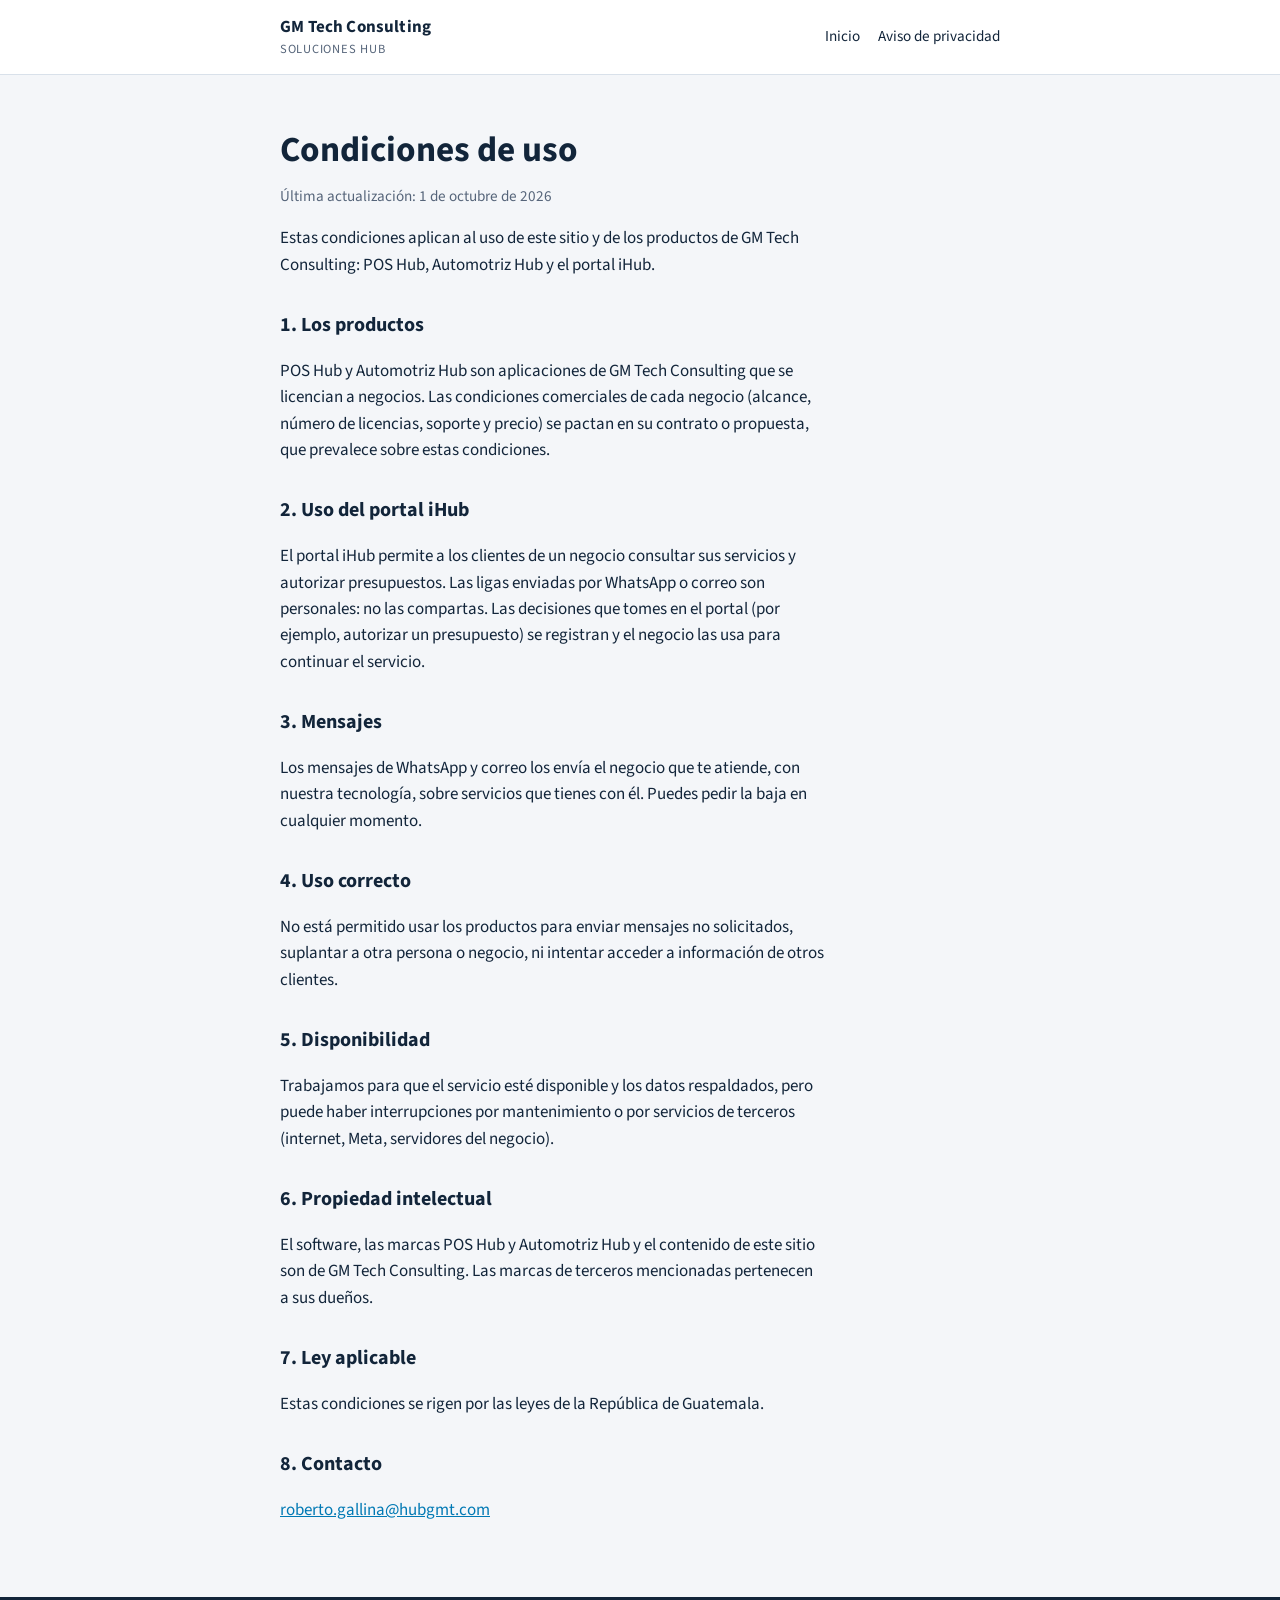
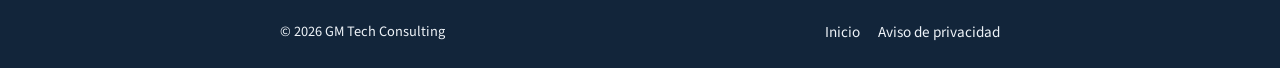
==== condiciones.html @ 1e63a45a "Sitio de GM Tech Consulting: inicio, POS Hub, Automotriz Hub, WhatsApp, privacidad y condiciones" ====
<!doctype html>
<html lang="es">
<head>
<meta charset="utf-8">
<meta name="viewport" content="width=device-width, initial-scale=1">
<title>Condiciones de uso · GM Tech Consulting</title>
<link rel="stylesheet" href="https://fonts.googleapis.com/css2?family=Source+Sans+3:wght@400;600;700&display=swap">
<link rel="stylesheet" href="estilos.css">
</head>
<body class="legal">
<header class="barra">
  <div class="ancho">
    <a class="marca" href="./"><span>GM Tech Consulting<small>Soluciones Hub</small></span></a>
    <nav aria-label="Principal"><a href="./">Inicio</a><a href="privacidad.html">Aviso de privacidad</a></nav>
  </div>
</header>
<main>
<section>
<div class="ancho">
<h1>Condiciones de uso</h1>
<p class="fecha">Última actualización: 1 de octubre de 2026</p>

<p>Estas condiciones aplican al uso de este sitio y de los productos de GM Tech Consulting: POS Hub, Automotriz Hub y el portal iHub.</p>

<h2>1. Los productos</h2>
<p>POS Hub y Automotriz Hub son aplicaciones de GM Tech Consulting que se licencian a negocios. Las condiciones comerciales de cada negocio (alcance, número de licencias, soporte y precio) se pactan en su contrato o propuesta, que prevalece sobre estas condiciones.</p>

<h2>2. Uso del portal iHub</h2>
<p>El portal iHub permite a los clientes de un negocio consultar sus servicios y autorizar presupuestos. Las ligas enviadas por WhatsApp o correo son personales: no las compartas. Las decisiones que tomes en el portal (por ejemplo, autorizar un presupuesto) se registran y el negocio las usa para continuar el servicio.</p>

<h2>3. Mensajes</h2>
<p>Los mensajes de WhatsApp y correo los envía el negocio que te atiende, con nuestra tecnología, sobre servicios que tienes con él. Puedes pedir la baja en cualquier momento.</p>

<h2>4. Uso correcto</h2>
<p>No está permitido usar los productos para enviar mensajes no solicitados, suplantar a otra persona o negocio, ni intentar acceder a información de otros clientes.</p>

<h2>5. Disponibilidad</h2>
<p>Trabajamos para que el servicio esté disponible y los datos respaldados, pero puede haber interrupciones por mantenimiento o por servicios de terceros (internet, Meta, servidores del negocio).</p>

<h2>6. Propiedad intelectual</h2>
<p>El software, las marcas POS Hub y Automotriz Hub y el contenido de este sitio son de GM Tech Consulting. Las marcas de terceros mencionadas pertenecen a sus dueños.</p>

<h2>7. Ley aplicable</h2>
<p>Estas condiciones se rigen por las leyes de la República de Guatemala.</p>

<h2>8. Contacto</h2>
<p><a href="mailto:roberto.gallina@hubgmt.com">roberto.gallina@hubgmt.com</a></p>
</div>
</section>
</main>
<footer><div class="ancho"><span>© 2026 GM Tech Consulting</span><nav aria-label="Legal"><a href="./">Inicio</a><a href="privacidad.html">Aviso de privacidad</a></nav></div></footer>
</body>
</html>
---- estilos.css ----
/* GM Tech Consulting · hoja única del sitio. Tokens de color en :root, modo oscuro por preferencia del sistema. */
:root{
  --fondo:#f4f6f9; --panel:#ffffff; --tinta:#12253a; --suave:#56657a; --linea:#d9e1ea;
  --accion:#0079b4; --vivo:#0099ff; --acento:#8c1d40; --banda:#12253a; --banda-tinta:#eef3f8;
  --f-texto:"Myriad Pro","Source Sans 3","Segoe UI",system-ui,sans-serif;
  --f-mono:"IBM Plex Mono",ui-monospace,Menlo,Consolas,monospace;
}
@media (prefers-color-scheme: dark){
  :root{--fondo:#0b1622; --panel:#12253a; --tinta:#e8eef5; --suave:#9fb0c3; --linea:#22384f;
    --accion:#4fb3e6; --vivo:#5cc2ff; --acento:#e07a9a; --banda:#071019; --banda-tinta:#e8eef5; color-scheme:dark}
}
*{box-sizing:border-box}
html{scroll-behavior:smooth}
body{margin:0;background:var(--fondo);color:var(--tinta);font-family:var(--f-texto);font-size:17px;line-height:1.55}
a{color:var(--accion)}
img{max-width:100%}
.ancho{max-width:1080px;margin:0 auto;padding-inline:20px}

/* Barra superior */
.barra{background:var(--panel);border-bottom:1px solid var(--linea)}
.barra .ancho{display:flex;flex-wrap:wrap;align-items:center;justify-content:space-between;gap:12px;padding-block:14px}
.marca{display:flex;align-items:center;gap:10px;text-decoration:none;color:var(--tinta);font-weight:700;letter-spacing:.01em}
.marca svg{flex:none}
.marca small{display:block;font-weight:400;color:var(--suave);font-size:.78rem;letter-spacing:.06em;text-transform:uppercase}
nav{display:flex;flex-wrap:wrap;gap:4px 18px;font-size:.95rem}
nav a{text-decoration:none;color:var(--tinta)}
nav a:hover{color:var(--accion)}

/* Portada */
.portada{background:var(--banda);color:var(--banda-tinta);border-bottom:4px solid var(--acento)}
.portada .ancho{padding-block:64px 56px;display:grid;gap:18px}
.etiqueta{font-size:.78rem;letter-spacing:.1em;text-transform:uppercase;color:var(--vivo);font-weight:700;margin:0}
h1{font-size:clamp(2rem,4.5vw,3rem);line-height:1.1;margin:0;text-wrap:balance;max-width:20ch}
.portada p.lema{margin:0;max-width:60ch;font-size:1.1rem;opacity:.9}
.botones{display:flex;flex-wrap:wrap;gap:12px;margin-top:6px}
.boton{display:inline-block;padding:11px 20px;border-radius:6px;background:var(--accion);color:#fff;text-decoration:none;font-weight:600}
.boton.claro{background:transparent;border:1px solid currentColor;color:var(--banda-tinta)}

/* Secciones */
section{padding-block:56px}
section + section{border-top:1px solid var(--linea)}
h2{font-size:1.7rem;margin:0 0 8px;text-wrap:balance}
.intro{color:var(--suave);max-width:65ch;margin:0 0 28px}
.productos{display:grid;grid-template-columns:repeat(auto-fit,minmax(300px,1fr));gap:24px}
.producto{background:var(--panel);border:1px solid var(--linea);border-top:4px solid var(--accion);border-radius:8px;padding:24px;display:grid;gap:12px;align-content:start;min-width:0}
.producto h3{margin:0;font-size:1.35rem}
.producto .para{margin:0;color:var(--suave);font-size:.95rem}
.producto ul{margin:0;padding-left:20px;display:grid;gap:6px}
.sello{display:inline-block;font-size:.72rem;font-weight:700;letter-spacing:.06em;text-transform:uppercase;color:var(--acento);margin:0}

.pasos{display:grid;grid-template-columns:repeat(auto-fit,minmax(220px,1fr));gap:20px;counter-reset:paso;padding:0;margin:0;list-style:none}
.pasos li{counter-increment:paso;display:grid;gap:4px;min-width:0}
.pasos li::before{content:counter(paso,decimal-leading-zero);font-family:var(--f-mono);color:var(--accion);font-weight:500}
.pasos strong{font-size:1.05rem}
.pasos span{color:var(--suave);font-size:.95rem}

.contacto{display:grid;grid-template-columns:repeat(auto-fit,minmax(240px,1fr));gap:20px}
.dato{display:grid;gap:2px;min-width:0}
.dato b{font-size:.78rem;letter-spacing:.08em;text-transform:uppercase;color:var(--suave);font-weight:600}
.dato span,.dato a{overflow-wrap:anywhere}

/* Páginas legales */
.legal .ancho{max-width:760px}
.legal h1{font-size:2.2rem;max-width:none}
.legal h2{font-size:1.25rem;margin-top:32px}
.legal p,.legal li{max-width:68ch}
.legal .fecha{color:var(--suave);font-size:.95rem}

footer{background:var(--banda);color:var(--banda-tinta);font-size:.9rem}
footer .ancho{display:flex;flex-wrap:wrap;justify-content:space-between;gap:12px;padding-block:24px}
footer a{color:var(--banda-tinta)}
footer nav a{color:var(--banda-tinta)}
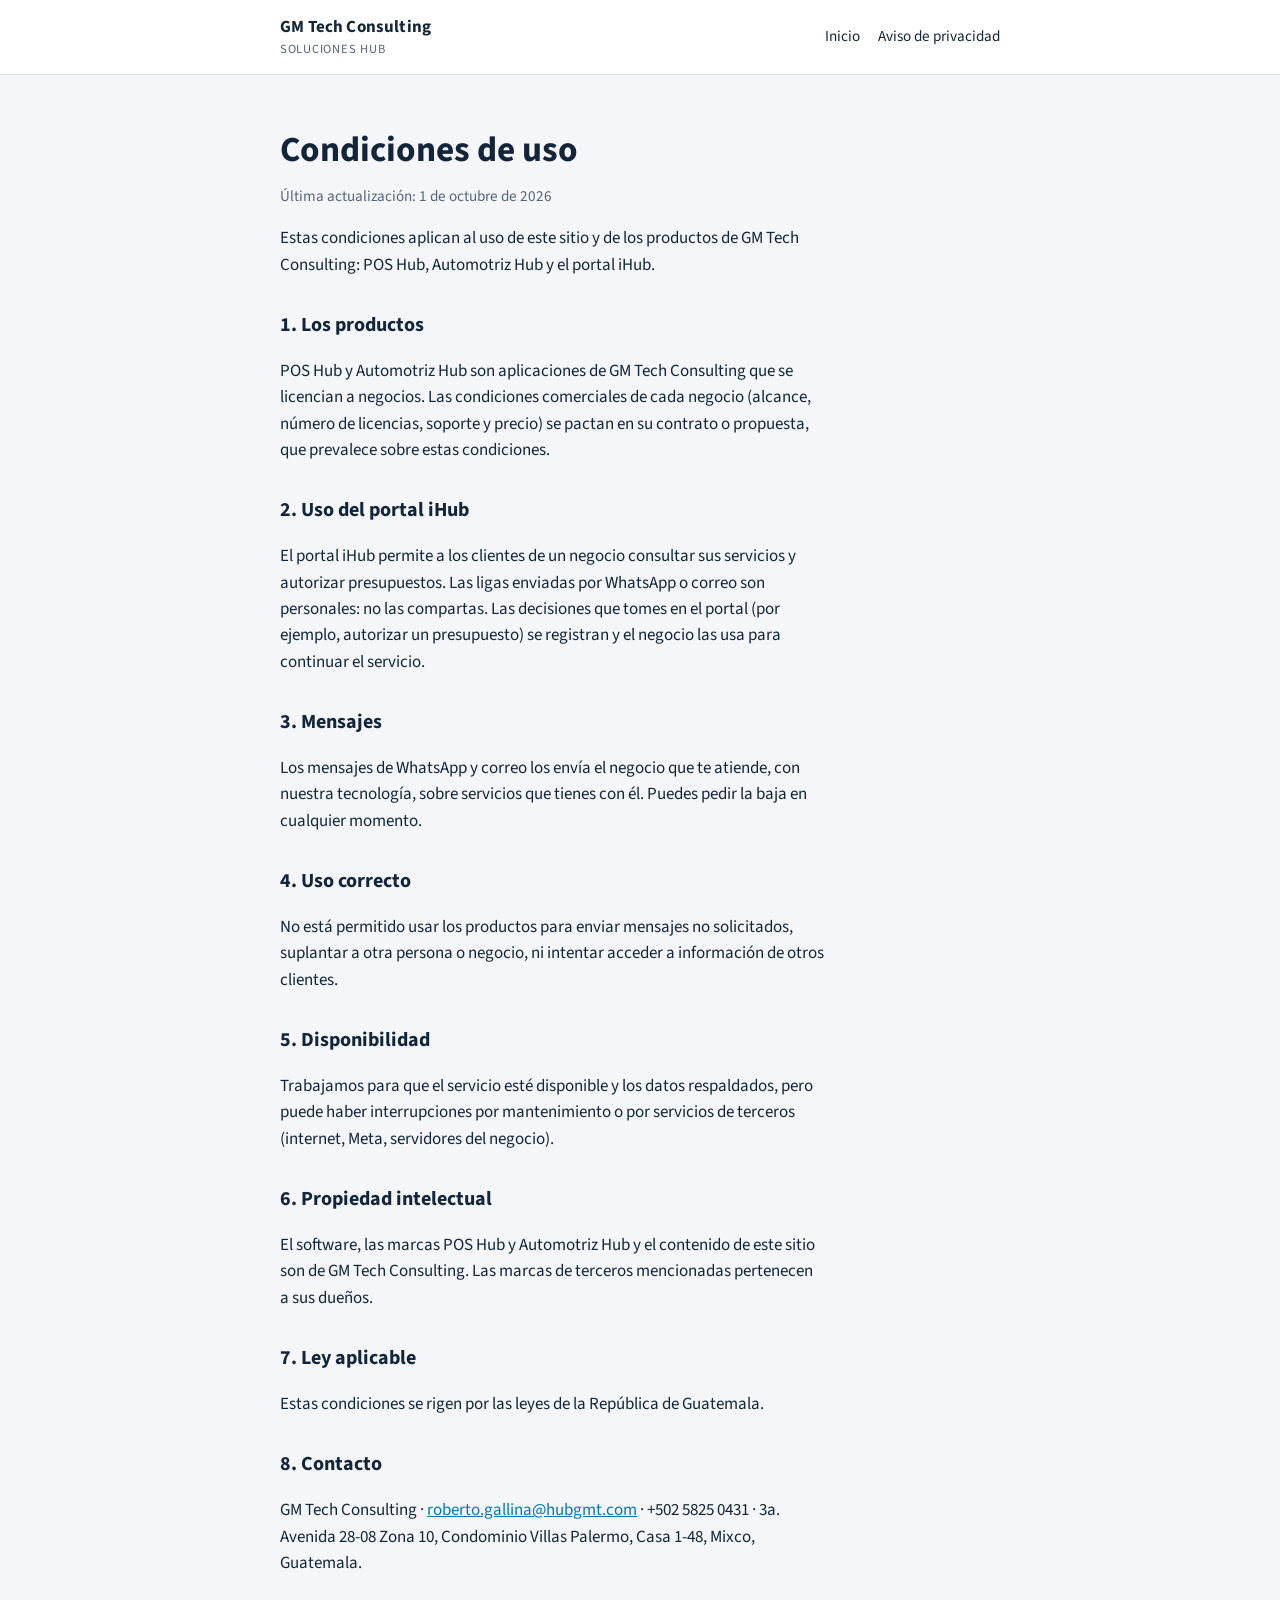
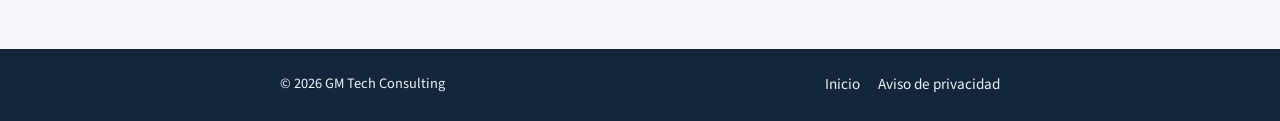
==== commit 1a08f0e9: "Contacto: dirección comercial y teléfono de la patente" ====
--- a/condiciones.html
+++ b/condiciones.html
@@ -44,7 +44,7 @@
 <p>Estas condiciones se rigen por las leyes de la República de Guatemala.</p>
 
 <h2>8. Contacto</h2>
-<p><a href="mailto:roberto.gallina@hubgmt.com">roberto.gallina@hubgmt.com</a></p>
+<p>GM Tech Consulting · <a href="mailto:roberto.gallina@hubgmt.com">roberto.gallina@hubgmt.com</a> · +502 5825 0431 · 3a. Avenida 28-08 Zona 10, Condominio Villas Palermo, Casa 1-48, Mixco, Guatemala.</p>
 </div>
 </section>
 </main>
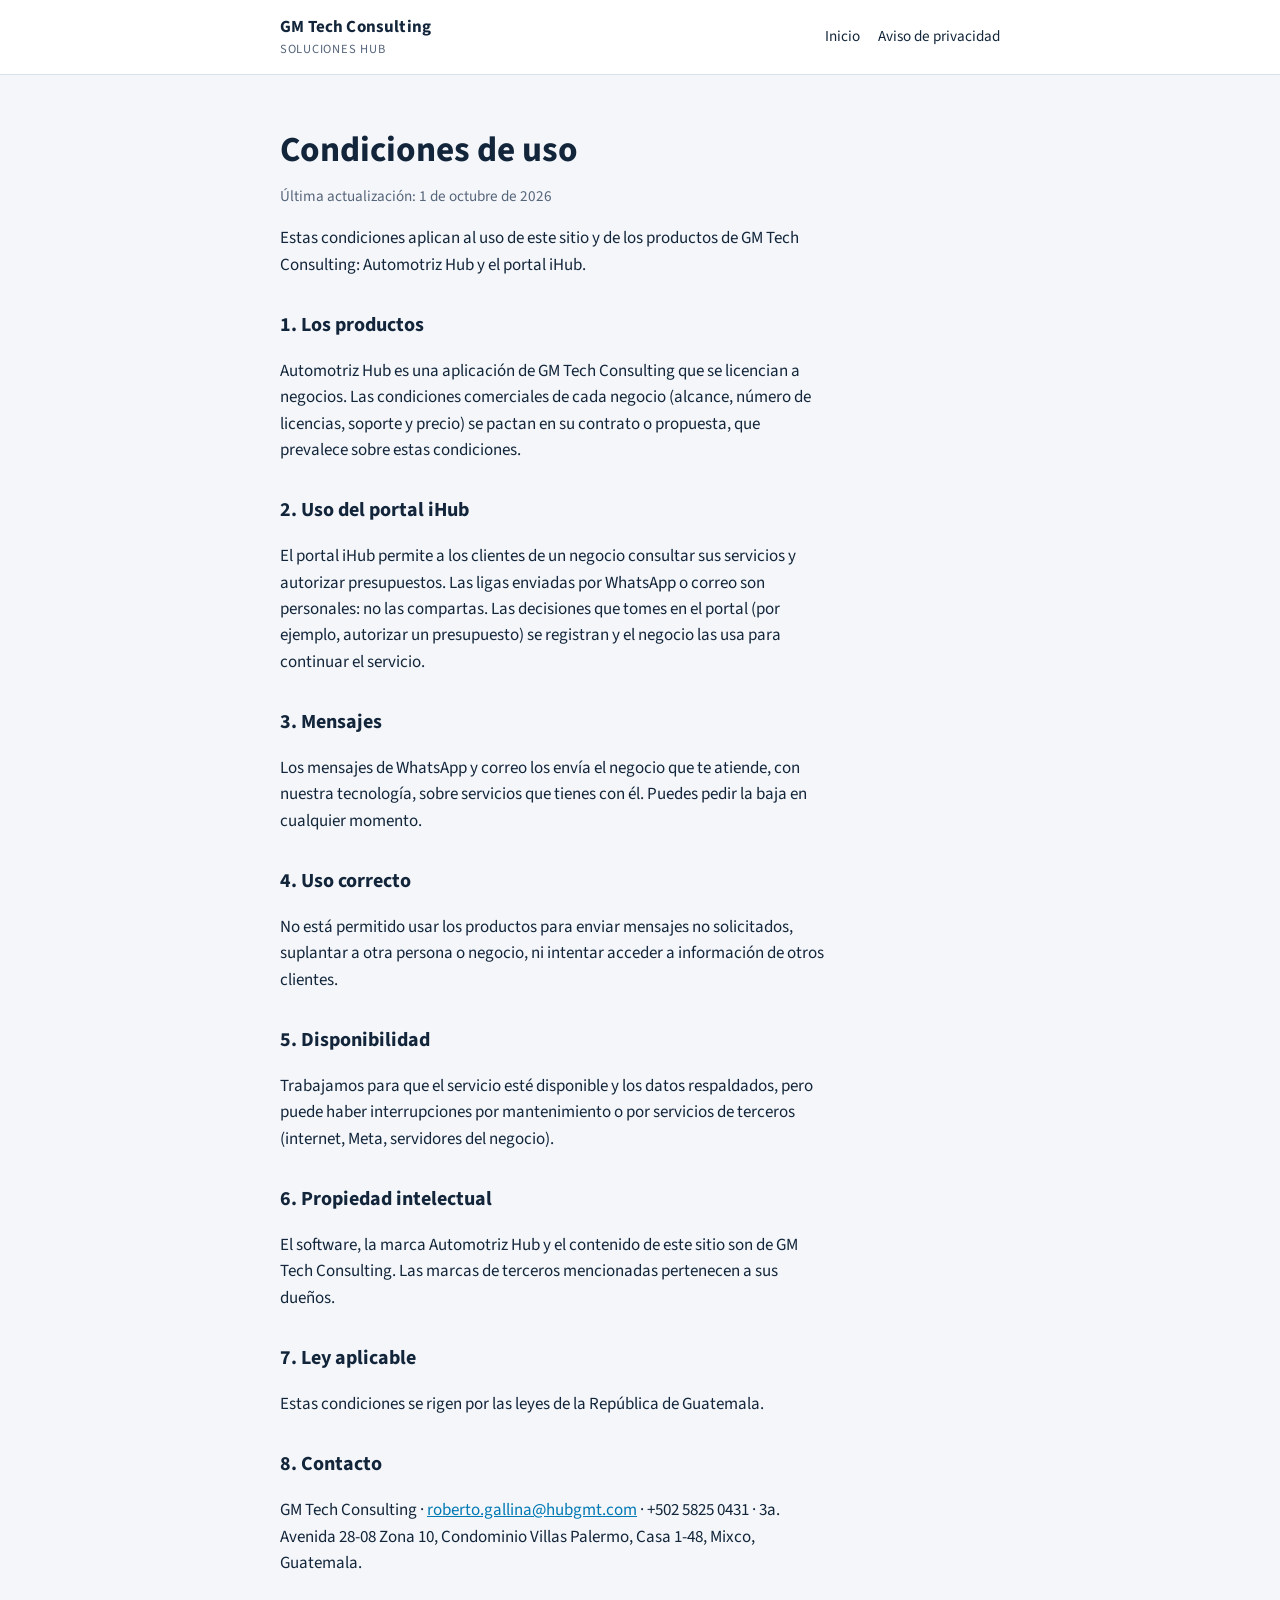
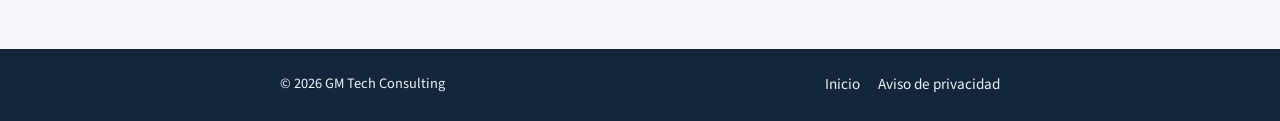
==== commit 54c0b33b: "Quitar POS Hub del sitio (es de Intelisis)" ====
--- a/condiciones.html
+++ b/condiciones.html
@@ -20,10 +20,10 @@
 <h1>Condiciones de uso</h1>
 <p class="fecha">Última actualización: 1 de octubre de 2026</p>
 
-<p>Estas condiciones aplican al uso de este sitio y de los productos de GM Tech Consulting: POS Hub, Automotriz Hub y el portal iHub.</p>
+<p>Estas condiciones aplican al uso de este sitio y de los productos de GM Tech Consulting: Automotriz Hub y el portal iHub.</p>
 
 <h2>1. Los productos</h2>
-<p>POS Hub y Automotriz Hub son aplicaciones de GM Tech Consulting que se licencian a negocios. Las condiciones comerciales de cada negocio (alcance, número de licencias, soporte y precio) se pactan en su contrato o propuesta, que prevalece sobre estas condiciones.</p>
+<p>Automotriz Hub es una aplicación de GM Tech Consulting que se licencian a negocios. Las condiciones comerciales de cada negocio (alcance, número de licencias, soporte y precio) se pactan en su contrato o propuesta, que prevalece sobre estas condiciones.</p>
 
 <h2>2. Uso del portal iHub</h2>
 <p>El portal iHub permite a los clientes de un negocio consultar sus servicios y autorizar presupuestos. Las ligas enviadas por WhatsApp o correo son personales: no las compartas. Las decisiones que tomes en el portal (por ejemplo, autorizar un presupuesto) se registran y el negocio las usa para continuar el servicio.</p>
@@ -38,7 +38,7 @@
 <p>Trabajamos para que el servicio esté disponible y los datos respaldados, pero puede haber interrupciones por mantenimiento o por servicios de terceros (internet, Meta, servidores del negocio).</p>
 
 <h2>6. Propiedad intelectual</h2>
-<p>El software, las marcas POS Hub y Automotriz Hub y el contenido de este sitio son de GM Tech Consulting. Las marcas de terceros mencionadas pertenecen a sus dueños.</p>
+<p>El software, la marca Automotriz Hub y el contenido de este sitio son de GM Tech Consulting. Las marcas de terceros mencionadas pertenecen a sus dueños.</p>
 
 <h2>7. Ley aplicable</h2>
 <p>Estas condiciones se rigen por las leyes de la República de Guatemala.</p>
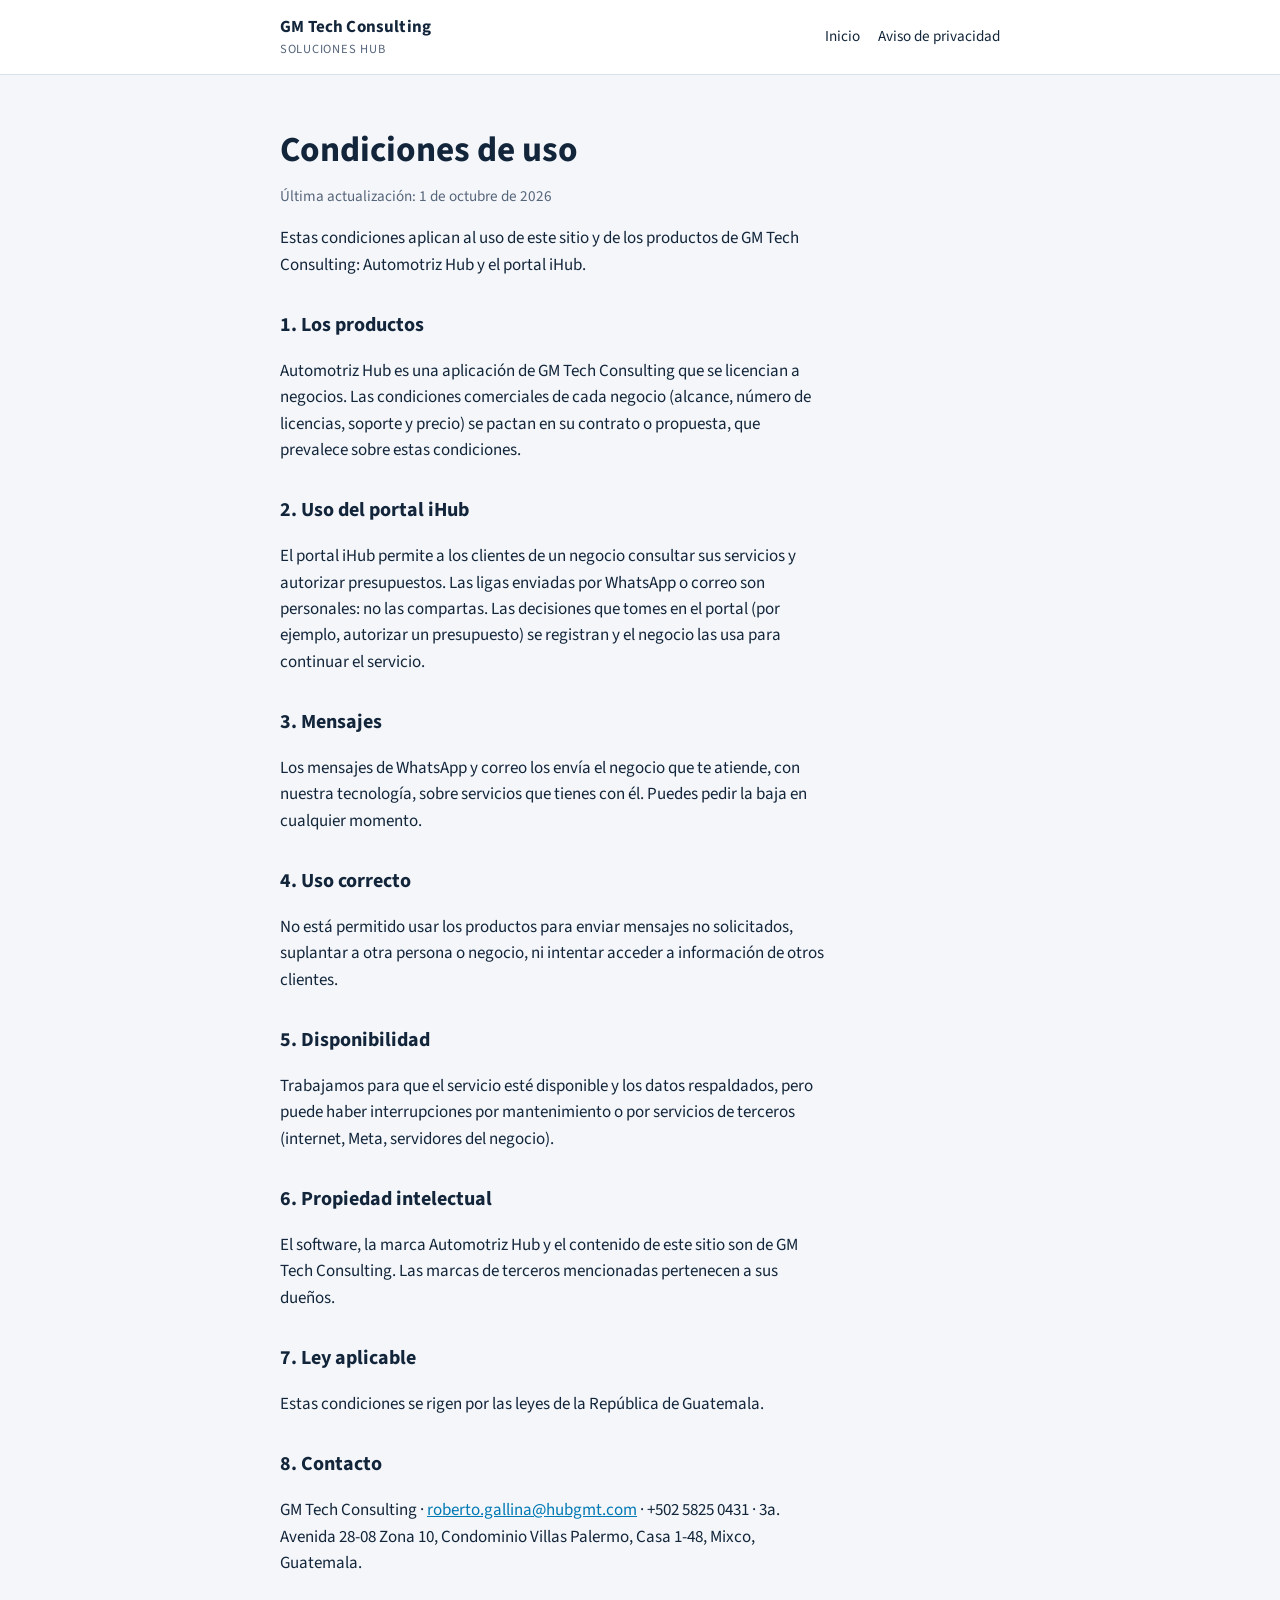
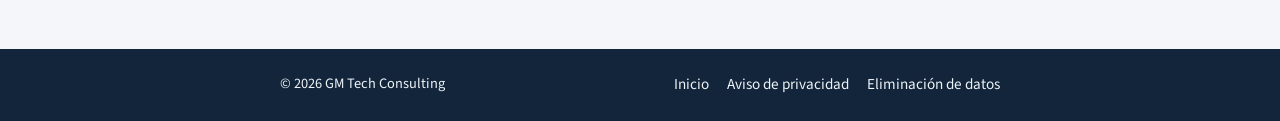
==== commit 44f6e664: "Página de eliminación de datos (requisito de Meta)" ====
--- a/condiciones.html
+++ b/condiciones.html
@@ -48,6 +48,6 @@
 </div>
 </section>
 </main>
-<footer><div class="ancho"><span>© 2026 GM Tech Consulting</span><nav aria-label="Legal"><a href="./">Inicio</a><a href="privacidad.html">Aviso de privacidad</a></nav></div></footer>
+<footer><div class="ancho"><span>© 2026 GM Tech Consulting</span><nav aria-label="Legal"><a href="./">Inicio</a><a href="privacidad.html">Aviso de privacidad</a><a href="eliminacion-datos.html">Eliminación de datos</a></nav></div></footer>
 </body>
 </html>
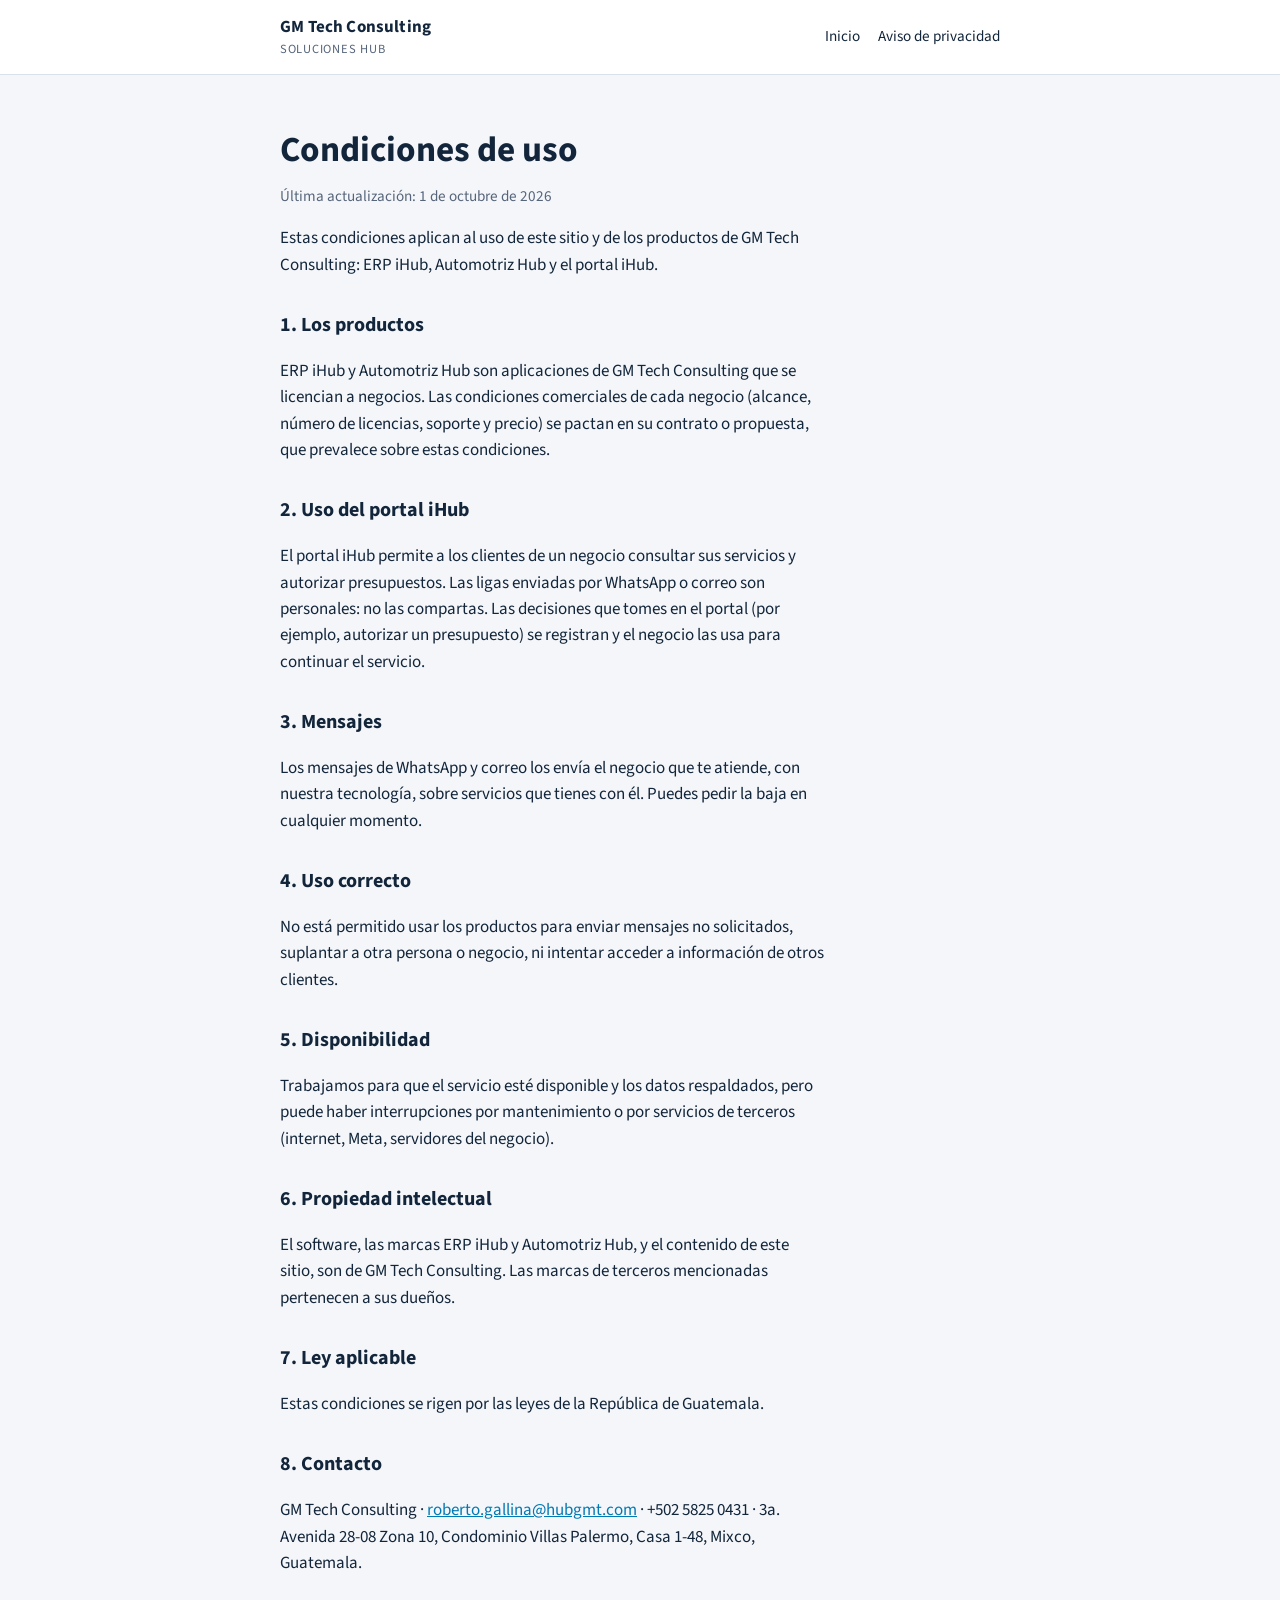
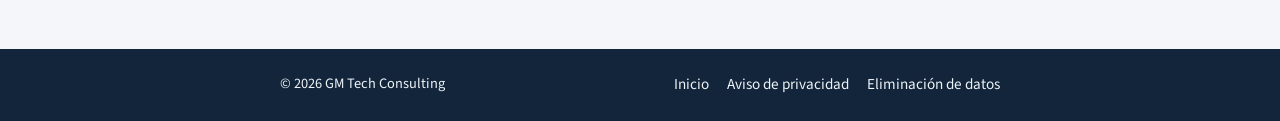
==== commit 30b64e5f: "Producto ERP iHub en el sitio y en las páginas legales" ====
--- a/condiciones.html
+++ b/condiciones.html
@@ -20,10 +20,10 @@
 <h1>Condiciones de uso</h1>
 <p class="fecha">Última actualización: 1 de octubre de 2026</p>
 
-<p>Estas condiciones aplican al uso de este sitio y de los productos de GM Tech Consulting: Automotriz Hub y el portal iHub.</p>
+<p>Estas condiciones aplican al uso de este sitio y de los productos de GM Tech Consulting: ERP iHub, Automotriz Hub y el portal iHub.</p>
 
 <h2>1. Los productos</h2>
-<p>Automotriz Hub es una aplicación de GM Tech Consulting que se licencian a negocios. Las condiciones comerciales de cada negocio (alcance, número de licencias, soporte y precio) se pactan en su contrato o propuesta, que prevalece sobre estas condiciones.</p>
+<p>ERP iHub y Automotriz Hub son aplicaciones de GM Tech Consulting que se licencian a negocios. Las condiciones comerciales de cada negocio (alcance, número de licencias, soporte y precio) se pactan en su contrato o propuesta, que prevalece sobre estas condiciones.</p>
 
 <h2>2. Uso del portal iHub</h2>
 <p>El portal iHub permite a los clientes de un negocio consultar sus servicios y autorizar presupuestos. Las ligas enviadas por WhatsApp o correo son personales: no las compartas. Las decisiones que tomes en el portal (por ejemplo, autorizar un presupuesto) se registran y el negocio las usa para continuar el servicio.</p>
@@ -38,7 +38,7 @@
 <p>Trabajamos para que el servicio esté disponible y los datos respaldados, pero puede haber interrupciones por mantenimiento o por servicios de terceros (internet, Meta, servidores del negocio).</p>
 
 <h2>6. Propiedad intelectual</h2>
-<p>El software, la marca Automotriz Hub y el contenido de este sitio son de GM Tech Consulting. Las marcas de terceros mencionadas pertenecen a sus dueños.</p>
+<p>El software, las marcas ERP iHub y Automotriz Hub, y el contenido de este sitio, son de GM Tech Consulting. Las marcas de terceros mencionadas pertenecen a sus dueños.</p>
 
 <h2>7. Ley aplicable</h2>
 <p>Estas condiciones se rigen por las leyes de la República de Guatemala.</p>
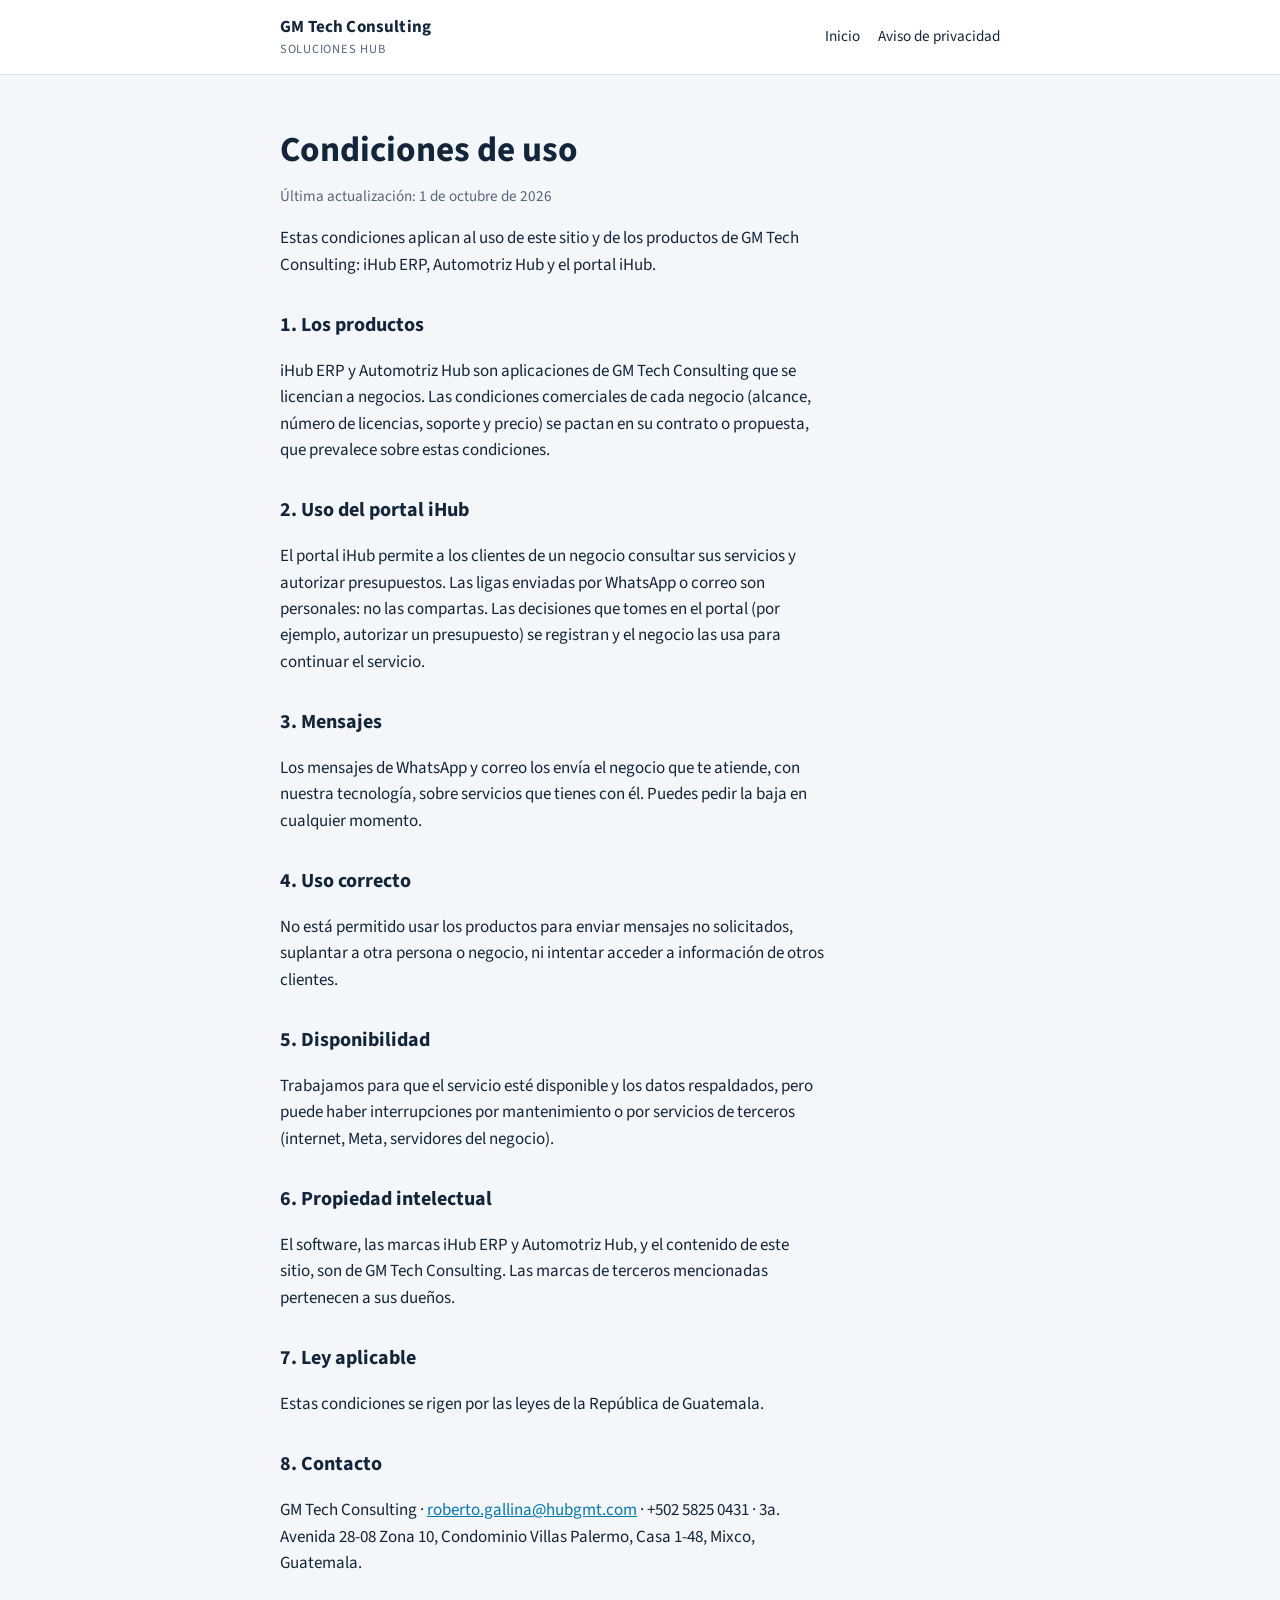
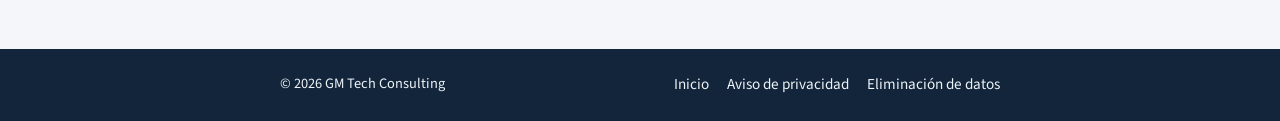
==== commit 82cf6d72: "Nombre correcto: iHub ERP" ====
--- a/condiciones.html
+++ b/condiciones.html
@@ -20,10 +20,10 @@
 <h1>Condiciones de uso</h1>
 <p class="fecha">Última actualización: 1 de octubre de 2026</p>
 
-<p>Estas condiciones aplican al uso de este sitio y de los productos de GM Tech Consulting: ERP iHub, Automotriz Hub y el portal iHub.</p>
+<p>Estas condiciones aplican al uso de este sitio y de los productos de GM Tech Consulting: iHub ERP, Automotriz Hub y el portal iHub.</p>
 
 <h2>1. Los productos</h2>
-<p>ERP iHub y Automotriz Hub son aplicaciones de GM Tech Consulting que se licencian a negocios. Las condiciones comerciales de cada negocio (alcance, número de licencias, soporte y precio) se pactan en su contrato o propuesta, que prevalece sobre estas condiciones.</p>
+<p>iHub ERP y Automotriz Hub son aplicaciones de GM Tech Consulting que se licencian a negocios. Las condiciones comerciales de cada negocio (alcance, número de licencias, soporte y precio) se pactan en su contrato o propuesta, que prevalece sobre estas condiciones.</p>
 
 <h2>2. Uso del portal iHub</h2>
 <p>El portal iHub permite a los clientes de un negocio consultar sus servicios y autorizar presupuestos. Las ligas enviadas por WhatsApp o correo son personales: no las compartas. Las decisiones que tomes en el portal (por ejemplo, autorizar un presupuesto) se registran y el negocio las usa para continuar el servicio.</p>
@@ -38,7 +38,7 @@
 <p>Trabajamos para que el servicio esté disponible y los datos respaldados, pero puede haber interrupciones por mantenimiento o por servicios de terceros (internet, Meta, servidores del negocio).</p>
 
 <h2>6. Propiedad intelectual</h2>
-<p>El software, las marcas ERP iHub y Automotriz Hub, y el contenido de este sitio, son de GM Tech Consulting. Las marcas de terceros mencionadas pertenecen a sus dueños.</p>
+<p>El software, las marcas iHub ERP y Automotriz Hub, y el contenido de este sitio, son de GM Tech Consulting. Las marcas de terceros mencionadas pertenecen a sus dueños.</p>
 
 <h2>7. Ley aplicable</h2>
 <p>Estas condiciones se rigen por las leyes de la República de Guatemala.</p>
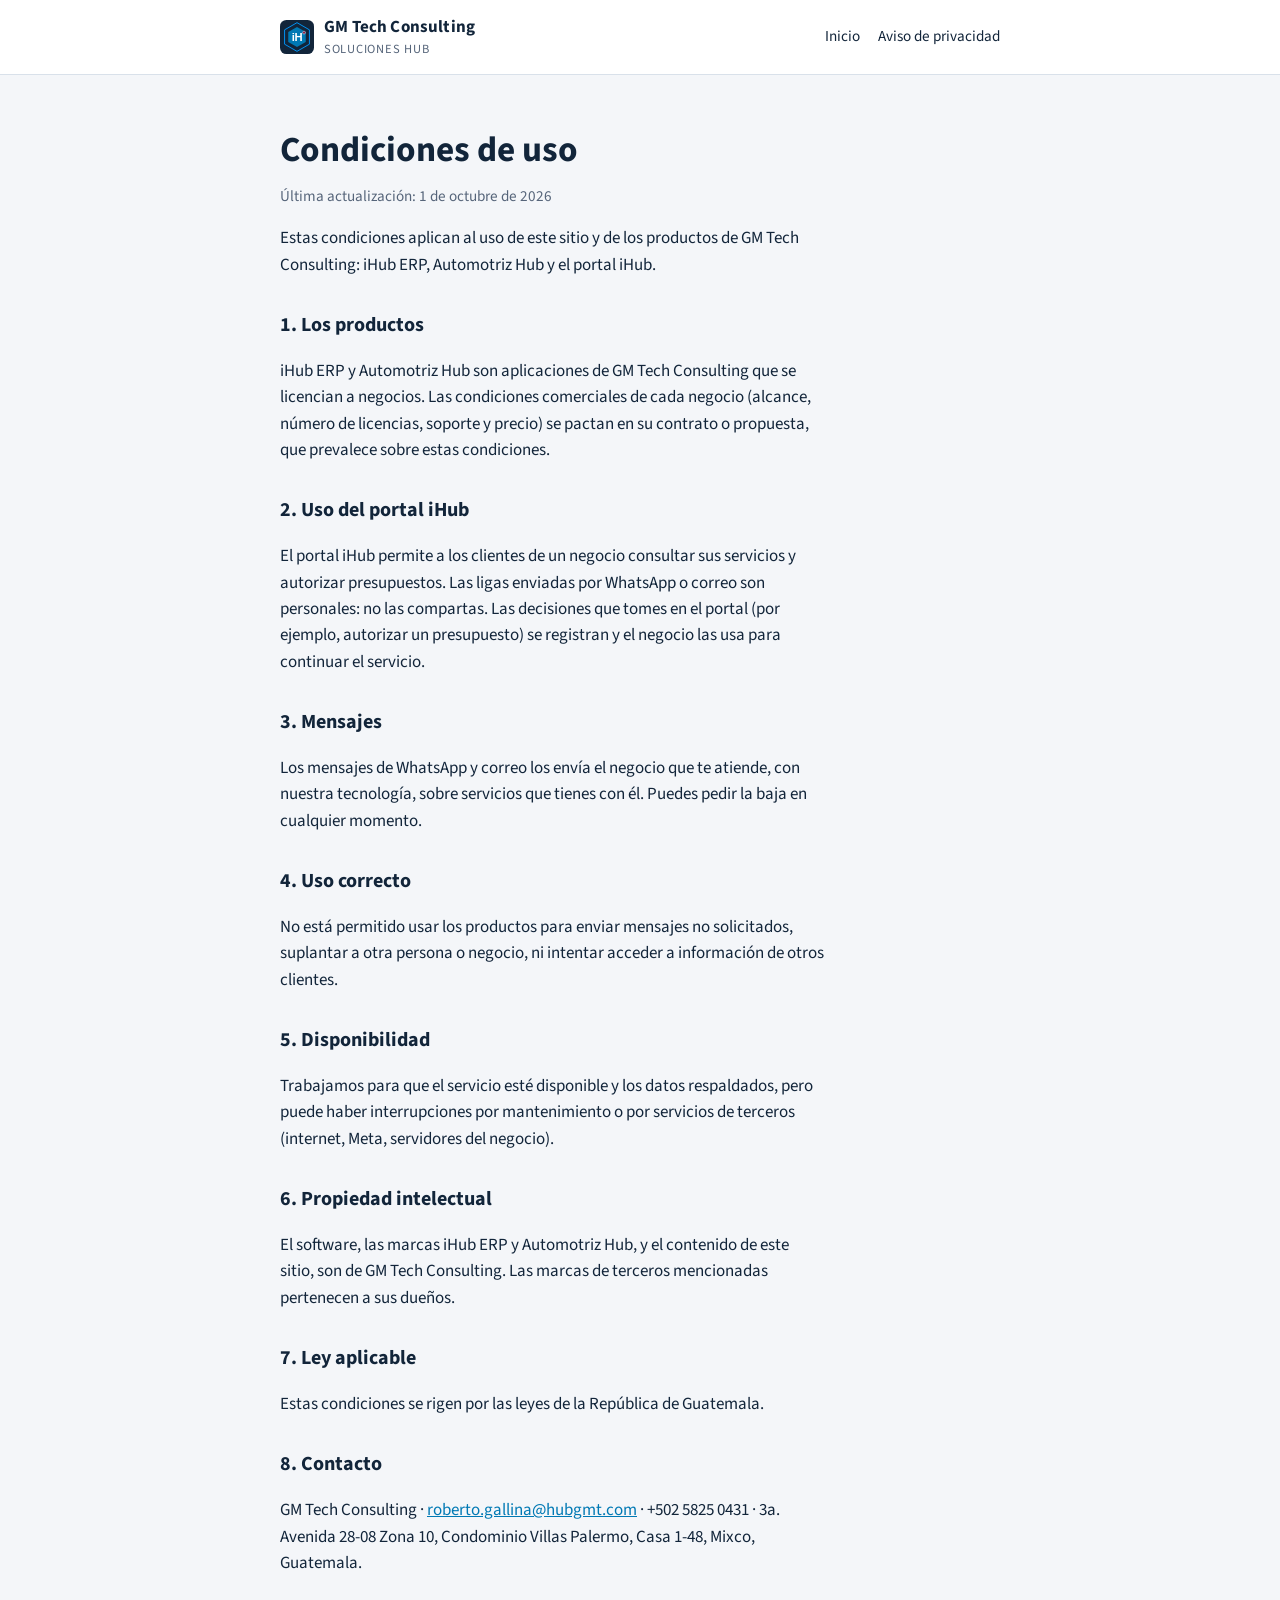
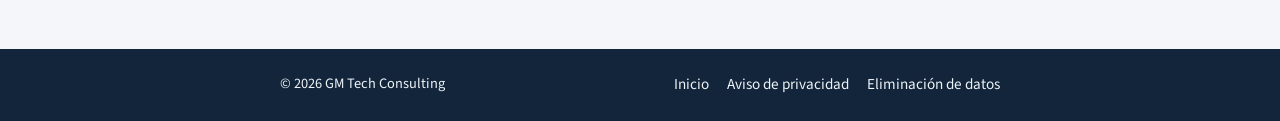
==== commit 2af06008: "Logo e ícono de iHub ERP con los colores del sitio" ====
--- a/condiciones.html
+++ b/condiciones.html
@@ -5,12 +5,14 @@
 <meta name="viewport" content="width=device-width, initial-scale=1">
 <title>Condiciones de uso · GM Tech Consulting</title>
 <link rel="stylesheet" href="https://fonts.googleapis.com/css2?family=Source+Sans+3:wght@400;600;700&display=swap">
+<link rel="icon" href="favicon.svg" type="image/svg+xml">
+<link rel="apple-touch-icon" href="apple-touch-icon.png">
 <link rel="stylesheet" href="estilos.css">
 </head>
 <body class="legal">
 <header class="barra">
   <div class="ancho">
-    <a class="marca" href="./"><span>GM Tech Consulting<small>Soluciones Hub</small></span></a>
+    <a class="marca" href="./"><img src="favicon.svg" width="34" height="34" alt="" aria-hidden="true"><span>GM Tech Consulting<small>Soluciones Hub</small></span></a>
     <nav aria-label="Principal"><a href="./">Inicio</a><a href="privacidad.html">Aviso de privacidad</a></nav>
   </div>
 </header>
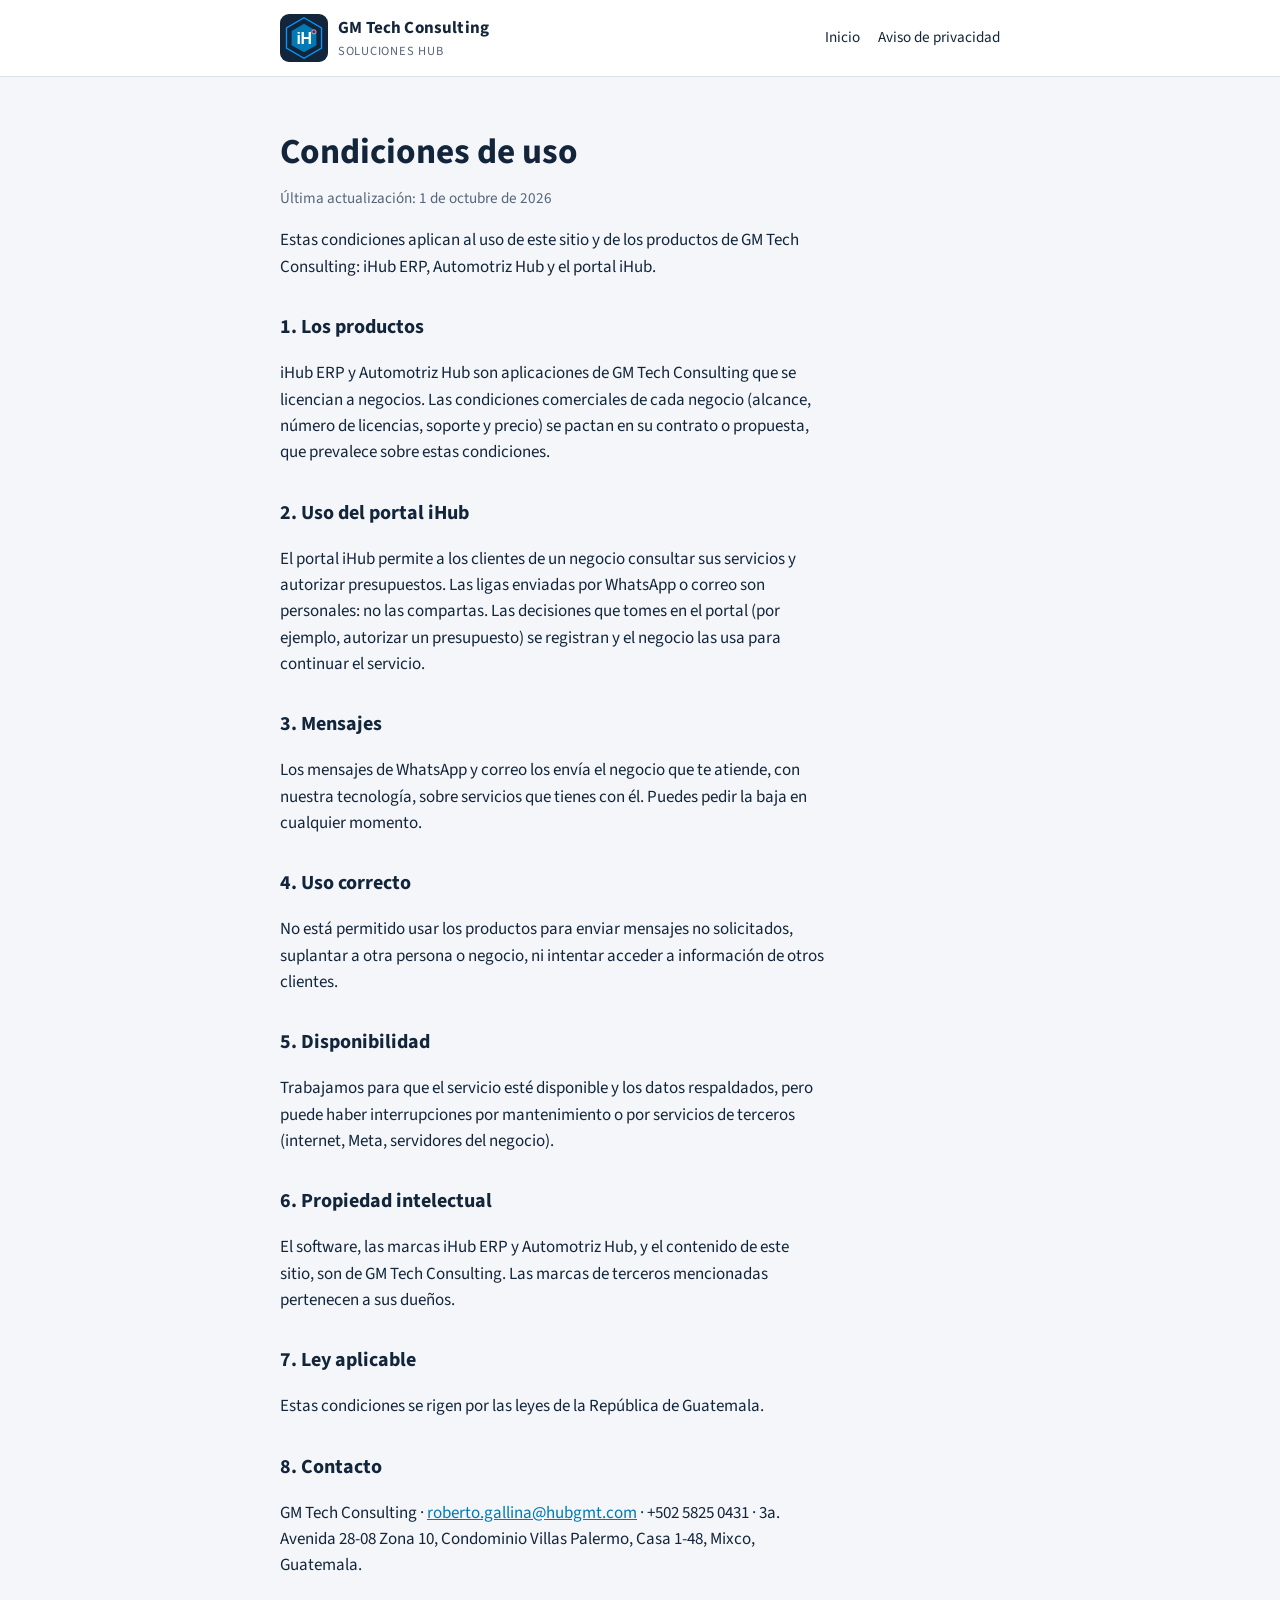
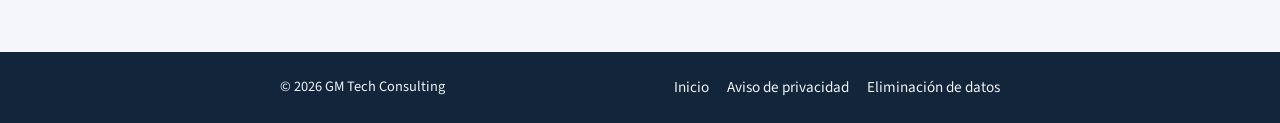
==== commit 1763ea8f: "Logo del encabezado más grande" ====
--- a/condiciones.html
+++ b/condiciones.html
@@ -12,7 +12,7 @@
 <body class="legal">
 <header class="barra">
   <div class="ancho">
-    <a class="marca" href="./"><img src="favicon.svg" width="34" height="34" alt="" aria-hidden="true"><span>GM Tech Consulting<small>Soluciones Hub</small></span></a>
+    <a class="marca" href="./"><img src="favicon.svg" width="48" height="48" alt="" aria-hidden="true"><span>GM Tech Consulting<small>Soluciones Hub</small></span></a>
     <nav aria-label="Principal"><a href="./">Inicio</a><a href="privacidad.html">Aviso de privacidad</a></nav>
   </div>
 </header>
--- a/estilos.css
+++ b/estilos.css
@@ -70,3 +70,12 @@
 footer .ancho{display:flex;flex-wrap:wrap;justify-content:space-between;gap:12px;padding-block:24px}
 footer a{color:var(--banda-tinta)}
 footer nav a{color:var(--banda-tinta)}
+
+/* Tabla de países (facturación electrónica) */
+.tabla{overflow-x:auto;background:var(--panel);border:1px solid var(--linea);border-radius:8px}
+.tabla table{border-collapse:collapse;width:100%;font-size:.95rem}
+.tabla th,.tabla td{text-align:left;vertical-align:top;padding:10px 14px;border-bottom:1px solid var(--linea)}
+.tabla tr:last-child td{border-bottom:0}
+.tabla th{font-size:.75rem;letter-spacing:.06em;text-transform:uppercase;color:var(--suave);font-weight:600}
+.tabla td:first-child{font-weight:600}
+.nota-pie{font-size:.85rem;margin-top:14px}
